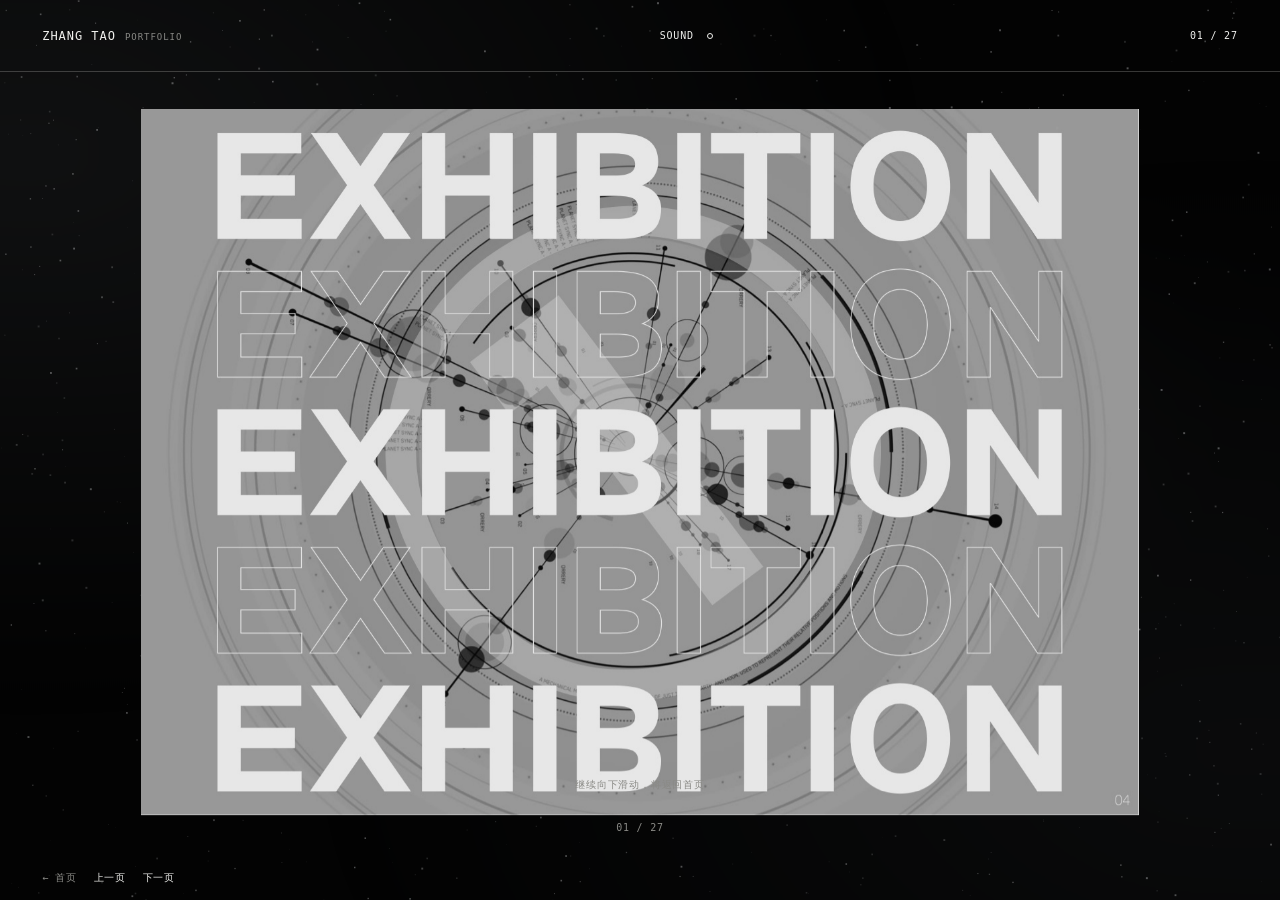
==== project.html @ e8c1b236 "Initial commit" ====
<!doctype html><html lang="zh-CN"><head><meta charset="UTF-8"><meta name="viewport" content="width=device-width,initial-scale=1.0"><title>张涛｜作品阅览</title><link rel="stylesheet" href="style.css"><link rel="stylesheet" href="project.css"></head><body class="project"><canvas id="sand"></canvas><header class="site-head"><a class="wordmark" href="index.html" data-click>ZHANG TAO<small>PORTFOLIO</small></a><button class="sound" data-sound aria-pressed="false">SOUND <i></i></button><span class="page-count" id="counter"></span></header><main id="reader" class="reader"></main><nav class="reader-nav"><a href="index.html" data-click>← 首页</a><button id="previous" data-click>上一页</button><button id="next" data-click>下一页</button></nav><script src="script.js"></script><script src="project.js"></script></body></html>
---- style.css ----
:root{--bg:#030303;--fg:#f0f0ed;--muted:#8a8a86;--hair:rgba(240,240,237,.22);--accent:#fff}*{box-sizing:border-box}html,body{margin:0;background:var(--bg);color:var(--fg);font-family:"Microsoft YaHei","Noto Sans SC",Arial,sans-serif}body{overflow:hidden}body:before{content:"";position:fixed;z-index:0;inset:-25%;pointer-events:none;background:radial-gradient(ellipse at 18% 28%,rgba(73,78,83,.19),transparent 40%),radial-gradient(ellipse at 82% 72%,rgba(48,53,59,.17),transparent 42%),radial-gradient(ellipse at 55% 48%,rgba(255,255,255,.035),transparent 34%);filter:blur(28px);animation:breathe 13s ease-in-out infinite alternate}@keyframes breathe{0%{transform:scale(.92) translate3d(-3%,-2%,0);opacity:.45}50%{opacity:.9}100%{transform:scale(1.12) translate3d(3%,3%,0);opacity:.65}}#sand{position:fixed;inset:0;width:100%;height:100%;z-index:0;pointer-events:none;opacity:.9;mix-blend-mode:screen}.site-head{position:fixed;z-index:5;inset:0 0 auto;height:72px;padding:0 3.3vw;display:flex;align-items:center;justify-content:space-between;border-bottom:1px solid var(--hair);mix-blend-mode:normal}.wordmark{font-family:Consolas,monospace;font-size:12px;letter-spacing:.08em;color:var(--fg);text-decoration:none}.wordmark small{color:var(--muted);font-size:9px;margin-left:9px}.sound{border:0;background:none;color:var(--fg);font:10px Consolas,monospace;letter-spacing:.08em;padding:8px;cursor:pointer}.sound i{display:inline-block;width:6px;height:6px;border:1px solid var(--fg);border-radius:50%;margin-left:6px}.sound[aria-pressed=true] i{background:var(--fg)}.page-count,.micro{font:10px Consolas,monospace;letter-spacing:.08em}.snap-stack{height:100svh;overflow-y:auto;scroll-snap-type:y mandatory;scroll-behavior:smooth;position:relative;z-index:1}.slide{height:100svh;min-height:520px;scroll-snap-align:start;scroll-snap-stop:always;padding:clamp(95px,12vh,140px) 6vw 5vh;position:relative;display:flex;flex-direction:column;justify-content:center}.cover-slide{padding:95px 3vw 4vh}.cover-art{height:calc(100svh - 155px);display:flex;justify-content:center;align-items:center}.cover-art img{display:block;max-width:100%;max-height:100%;object-fit:contain;filter:grayscale(1) contrast(1.08)}.cover-cta{position:absolute;bottom:5vh;left:6vw;right:6vw;display:flex;justify-content:space-between;align-items:center;font:10px Consolas,monospace;letter-spacing:.07em}.text-link{color:var(--fg);text-decoration:none;border-bottom:1px solid var(--fg);padding:0 0 7px}.text-link b{font-size:17px;font-weight:400;margin-left:10px}.catalogue-slide{justify-content:space-between}.catalogue-copy h1{font-size:clamp(43px,7.8vw,125px);line-height:1.03;letter-spacing:-.085em;font-weight:500;margin:3vh 0}.catalogue-copy em,.statement-slide em,.contact-slide em{font-family:Georgia,"Songti SC",serif;font-weight:400}.lede{color:var(--muted);font-size:13px}.chapter-list{border-top:1px solid var(--hair)}.chapter-list a{min-height:13vh;border-bottom:1px solid var(--hair);display:grid;grid-template-columns:8% 28% 1fr auto;align-items:center;gap:10px;color:var(--fg);text-decoration:none;transition:padding .45s ease,background .45s ease}.chapter-list a:hover{padding-left:1.5vw;background:rgba(255,255,255,.035)}.chapter-list span,.chapter-list small,.chapter-list b{font:10px Consolas,monospace;letter-spacing:.07em;color:var(--muted)}.chapter-list strong{font-weight:400;font-size:clamp(20px,2.3vw,34px);letter-spacing:-.05em}.statement-slide h2{font-size:clamp(47px,8vw,128px);letter-spacing:-.09em;line-height:1.02;font-weight:500;margin:5vh 0}.statement-slide h2 a{color:var(--fg);text-decoration:none;font-family:Georgia,"Songti SC",serif;font-weight:400;border-bottom:1px solid var(--fg)}.statement-meta{display:flex;justify-content:space-between;border-top:1px solid var(--hair);padding-top:13px;color:var(--muted);font:10px Consolas,monospace;letter-spacing:.06em}.contact-slide{background:rgba(255,255,255,.025)}.contact-content{margin:auto 0}.contact-content h2{font-weight:500;font-size:clamp(43px,7vw,110px);line-height:1.02;letter-spacing:-.09em;margin:0 0 9vh}.contact-content>a{font:clamp(19px,3vw,43px) Consolas,monospace;color:var(--fg);text-decoration:none;border-bottom:1px solid var(--fg);padding-bottom:8px}.contact-content p{margin-top:5vh;color:var(--muted);font:11px/1.9 Consolas,monospace}.copyright{position:absolute;bottom:5vh;color:var(--muted);font:10px Consolas,monospace}.reveal{opacity:0;transform:scale(.97) translateY(18px);transition:opacity 1s ease,transform 1.1s cubic-bezier(.16,1,.3,1)}.reveal.in{opacity:1;transform:none}@media(max-width:700px){.site-head{height:57px;padding:0 5vw}.wordmark small,.page-count{display:none}.slide{padding-left:6vw;padding-right:6vw}.cover-slide{padding:75px 3vw 4vh}.cover-art{height:calc(100svh - 140px)}.cover-cta{left:6vw;right:6vw}.chapter-list a{grid-template-columns:10% 1fr auto;min-height:15vh}.chapter-list small{display:none}.statement-meta{gap:10px;flex-wrap:wrap}.contact-content h2{margin-bottom:7vh}}
---- project.css ----
.reader{height:100svh;overflow-y:auto;scroll-snap-type:y mandatory;scroll-behavior:smooth;position:relative;z-index:1}.spread{height:100svh;scroll-snap-align:start;scroll-snap-stop:always;padding:72px 2vw 30px;display:flex;flex-direction:column;align-items:center;justify-content:center}.spread img{display:block;width:78vw;max-width:100%;max-height:calc(100svh - 112px);height:auto;object-fit:contain;opacity:0;transform:scale(.985);transition:opacity .38s ease,transform .75s cubic-bezier(.16,1,.3,1);will-change:transform,opacity}.spread.active img{opacity:1;transform:none}.spread small{font:10px Consolas,monospace;color:var(--muted);padding-top:7px;letter-spacing:.08em}.reader-nav{position:fixed;z-index:5;left:3.3vw;bottom:15px;display:flex;gap:17px}.reader-nav a,.reader-nav button{padding:0;border:0;background:none;color:var(--fg);font:10px Consolas,monospace;letter-spacing:.06em;text-decoration:none;cursor:pointer}.reader-nav a{color:var(--muted)}.chapter-end{gap:4vh;text-align:center}.chapter-end h1{font-size:clamp(42px,7vw,104px);line-height:1;letter-spacing:-.09em;font-weight:500;margin:0}.chapter-end p{font:11px/1.8 Consolas,monospace;color:var(--muted);letter-spacing:.06em}.chapter-end button,.chapter-end a{background:none;border:1px solid var(--hair);padding:13px 22px;color:var(--fg);text-decoration:none;font:11px Consolas,monospace;letter-spacing:.05em;cursor:pointer;transition:background .3s,color .3s}.chapter-end button:hover,.chapter-end a:hover{background:var(--fg);color:var(--bg)}.chapter-links{display:flex;gap:10px;flex-wrap:wrap;justify-content:center;max-width:620px}.return-note{position:absolute;bottom:12vh;font:10px Consolas,monospace;color:var(--muted);letter-spacing:.07em}@media(max-width:700px){.spread{padding:62px 3vw 30px}.spread img{width:94vw;max-height:calc(100svh - 100px)}.reader-nav{left:5vw;bottom:14px;gap:12px}.chapter-links{flex-direction:column}.chapter-end button,.chapter-end a{width:100%}}
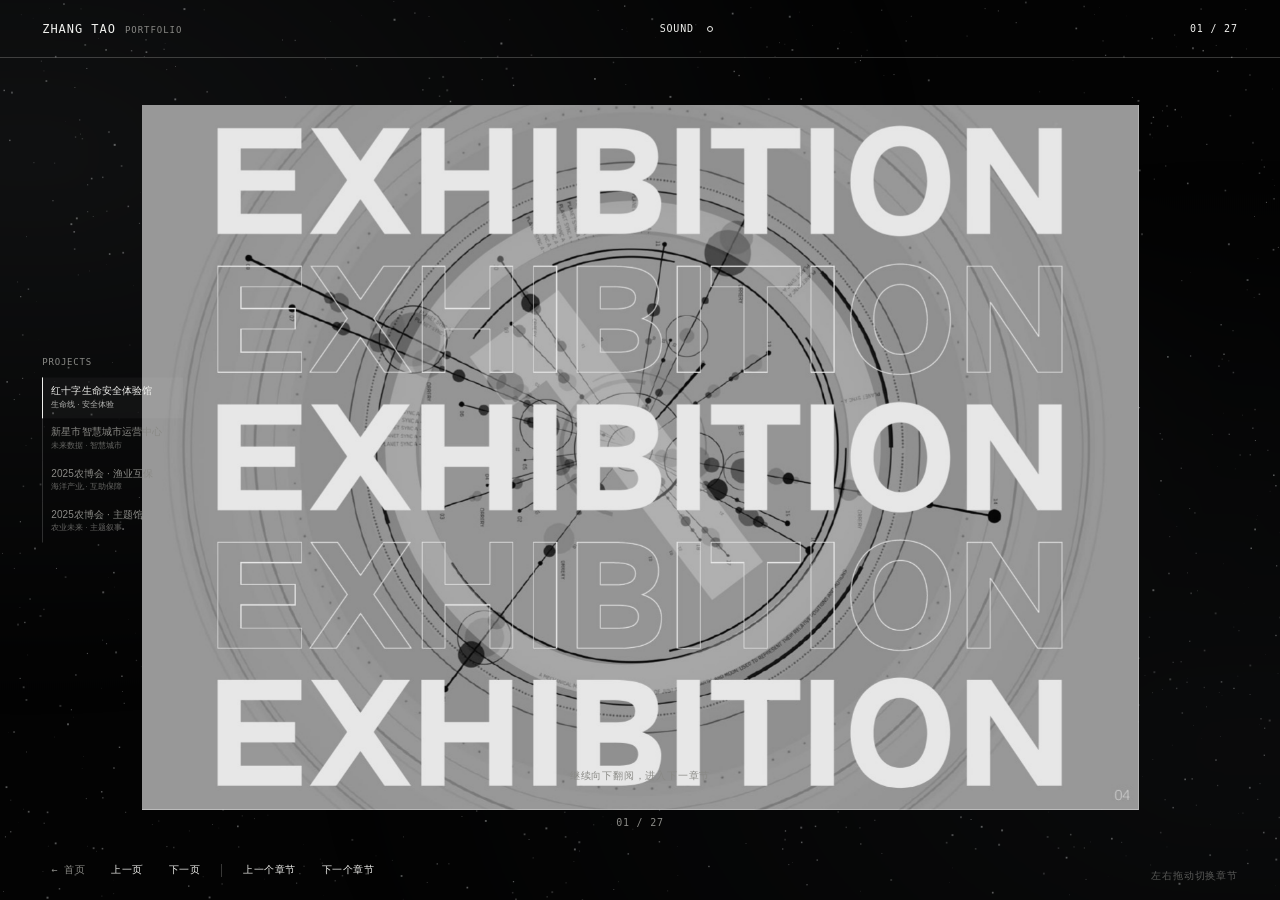
==== commit 8009ef36: "update0.2 update" ====
--- a/project.html
+++ b/project.html
@@ -1 +1,31 @@
-<!doctype html><html lang="zh-CN"><head><meta charset="UTF-8"><meta name="viewport" content="width=device-width,initial-scale=1.0"><title>张涛｜作品阅览</title><link rel="stylesheet" href="style.css"><link rel="stylesheet" href="project.css"></head><body class="project"><canvas id="sand"></canvas><header class="site-head"><a class="wordmark" href="index.html" data-click>ZHANG TAO<small>PORTFOLIO</small></a><button class="sound" data-sound aria-pressed="false">SOUND <i></i></button><span class="page-count" id="counter"></span></header><main id="reader" class="reader"></main><nav class="reader-nav"><a href="index.html" data-click>← 首页</a><button id="previous" data-click>上一页</button><button id="next" data-click>下一页</button></nav><script src="script.js"></script><script src="project.js"></script></body></html>
+<!doctype html>
+<html lang="zh-CN">
+<head>
+  <meta charset="UTF-8">
+  <meta name="viewport" content="width=device-width,initial-scale=1.0">
+  <title>张涛｜作品阅览</title>
+  <link rel="stylesheet" href="style.css">
+  <link rel="stylesheet" href="project.css">
+</head>
+<body class="project">
+  <canvas id="sand" aria-hidden="true"></canvas>
+  <header class="site-head">
+    <a class="wordmark" href="index.html#home" data-click>ZHANG TAO<small>PORTFOLIO</small></a>
+    <button class="sound" data-sound aria-pressed="false">SOUND <i></i></button>
+    <span class="page-count" id="counter"></span>
+  </header>
+  <aside class="project-index" aria-label="项目导航"><p>PROJECTS</p><div id="project-links"></div></aside>
+  <main id="reader" class="reader"></main>
+  <p class="gesture-note" aria-hidden="true">左右拖动切换章节</p>
+  <nav class="reader-nav" aria-label="阅览控制">
+    <a href="index.html#home" data-click>← 首页</a>
+    <button id="previous" data-click>上一页</button>
+    <button id="next" data-click>下一页</button>
+    <span></span>
+    <button id="chapter-previous" data-click>上一个章节</button>
+    <button id="chapter-next" data-click>下一个章节</button>
+  </nav>
+  <script src="script.js"></script>
+  <script src="project.js"></script>
+</body>
+</html>
--- a/style.css
+++ b/style.css
@@ -1 +1 @@
-:root{--bg:#030303;--fg:#f0f0ed;--muted:#8a8a86;--hair:rgba(240,240,237,.22);--accent:#fff}*{box-sizing:border-box}html,body{margin:0;background:var(--bg);color:var(--fg);font-family:"Microsoft YaHei","Noto Sans SC",Arial,sans-serif}body{overflow:hidden}body:before{content:"";position:fixed;z-index:0;inset:-25%;pointer-events:none;background:radial-gradient(ellipse at 18% 28%,rgba(73,78,83,.19),transparent 40%),radial-gradient(ellipse at 82% 72%,rgba(48,53,59,.17),transparent 42%),radial-gradient(ellipse at 55% 48%,rgba(255,255,255,.035),transparent 34%);filter:blur(28px);animation:breathe 13s ease-in-out infinite alternate}@keyframes breathe{0%{transform:scale(.92) translate3d(-3%,-2%,0);opacity:.45}50%{opacity:.9}100%{transform:scale(1.12) translate3d(3%,3%,0);opacity:.65}}#sand{position:fixed;inset:0;width:100%;height:100%;z-index:0;pointer-events:none;opacity:.9;mix-blend-mode:screen}.site-head{position:fixed;z-index:5;inset:0 0 auto;height:72px;padding:0 3.3vw;display:flex;align-items:center;justify-content:space-between;border-bottom:1px solid var(--hair);mix-blend-mode:normal}.wordmark{font-family:Consolas,monospace;font-size:12px;letter-spacing:.08em;color:var(--fg);text-decoration:none}.wordmark small{color:var(--muted);font-size:9px;margin-left:9px}.sound{border:0;background:none;color:var(--fg);font:10px Consolas,monospace;letter-spacing:.08em;padding:8px;cursor:pointer}.sound i{display:inline-block;width:6px;height:6px;border:1px solid var(--fg);border-radius:50%;margin-left:6px}.sound[aria-pressed=true] i{background:var(--fg)}.page-count,.micro{font:10px Consolas,monospace;letter-spacing:.08em}.snap-stack{height:100svh;overflow-y:auto;scroll-snap-type:y mandatory;scroll-behavior:smooth;position:relative;z-index:1}.slide{height:100svh;min-height:520px;scroll-snap-align:start;scroll-snap-stop:always;padding:clamp(95px,12vh,140px) 6vw 5vh;position:relative;display:flex;flex-direction:column;justify-content:center}.cover-slide{padding:95px 3vw 4vh}.cover-art{height:calc(100svh - 155px);display:flex;justify-content:center;align-items:center}.cover-art img{display:block;max-width:100%;max-height:100%;object-fit:contain;filter:grayscale(1) contrast(1.08)}.cover-cta{position:absolute;bottom:5vh;left:6vw;right:6vw;display:flex;justify-content:space-between;align-items:center;font:10px Consolas,monospace;letter-spacing:.07em}.text-link{color:var(--fg);text-decoration:none;border-bottom:1px solid var(--fg);padding:0 0 7px}.text-link b{font-size:17px;font-weight:400;margin-left:10px}.catalogue-slide{justify-content:space-between}.catalogue-copy h1{font-size:clamp(43px,7.8vw,125px);line-height:1.03;letter-spacing:-.085em;font-weight:500;margin:3vh 0}.catalogue-copy em,.statement-slide em,.contact-slide em{font-family:Georgia,"Songti SC",serif;font-weight:400}.lede{color:var(--muted);font-size:13px}.chapter-list{border-top:1px solid var(--hair)}.chapter-list a{min-height:13vh;border-bottom:1px solid var(--hair);display:grid;grid-template-columns:8% 28% 1fr auto;align-items:center;gap:10px;color:var(--fg);text-decoration:none;transition:padding .45s ease,background .45s ease}.chapter-list a:hover{padding-left:1.5vw;background:rgba(255,255,255,.035)}.chapter-list span,.chapter-list small,.chapter-list b{font:10px Consolas,monospace;letter-spacing:.07em;color:var(--muted)}.chapter-list strong{font-weight:400;font-size:clamp(20px,2.3vw,34px);letter-spacing:-.05em}.statement-slide h2{font-size:clamp(47px,8vw,128px);letter-spacing:-.09em;line-height:1.02;font-weight:500;margin:5vh 0}.statement-slide h2 a{color:var(--fg);text-decoration:none;font-family:Georgia,"Songti SC",serif;font-weight:400;border-bottom:1px solid var(--fg)}.statement-meta{display:flex;justify-content:space-between;border-top:1px solid var(--hair);padding-top:13px;color:var(--muted);font:10px Consolas,monospace;letter-spacing:.06em}.contact-slide{background:rgba(255,255,255,.025)}.contact-content{margin:auto 0}.contact-content h2{font-weight:500;font-size:clamp(43px,7vw,110px);line-height:1.02;letter-spacing:-.09em;margin:0 0 9vh}.contact-content>a{font:clamp(19px,3vw,43px) Consolas,monospace;color:var(--fg);text-decoration:none;border-bottom:1px solid var(--fg);padding-bottom:8px}.contact-content p{margin-top:5vh;color:var(--muted);font:11px/1.9 Consolas,monospace}.copyright{position:absolute;bottom:5vh;color:var(--muted);font:10px Consolas,monospace}.reveal{opacity:0;transform:scale(.97) translateY(18px);transition:opacity 1s ease,transform 1.1s cubic-bezier(.16,1,.3,1)}.reveal.in{opacity:1;transform:none}@media(max-width:700px){.site-head{height:57px;padding:0 5vw}.wordmark small,.page-count{display:none}.slide{padding-left:6vw;padding-right:6vw}.cover-slide{padding:75px 3vw 4vh}.cover-art{height:calc(100svh - 140px)}.cover-cta{left:6vw;right:6vw}.chapter-list a{grid-template-columns:10% 1fr auto;min-height:15vh}.chapter-list small{display:none}.statement-meta{gap:10px;flex-wrap:wrap}.contact-content h2{margin-bottom:7vh}}
+:root{--bg:#030303;--fg:#f0f0ed;--muted:#8a8a86;--hair:rgba(240,240,237,.22);--accent:#fff}*{box-sizing:border-box}html,body{margin:0;background:var(--bg);color:var(--fg);font-family:"Microsoft YaHei","Noto Sans SC",Arial,sans-serif}body{overflow:hidden}body:before{content:"";position:fixed;z-index:0;inset:-25%;pointer-events:none;background:radial-gradient(ellipse at 18% 28%,rgba(73,78,83,.19),transparent 40%),radial-gradient(ellipse at 82% 72%,rgba(48,53,59,.17),transparent 42%),radial-gradient(ellipse at 55% 48%,rgba(255,255,255,.035),transparent 34%);filter:blur(28px);animation:breathe 13s ease-in-out infinite alternate}@keyframes breathe{0%{transform:scale(.92) translate3d(-3%,-2%,0);opacity:.45}50%{opacity:.9}100%{transform:scale(1.12) translate3d(3%,3%,0);opacity:.65}}#sand{position:fixed;inset:0;width:100%;height:100%;z-index:0;pointer-events:none;opacity:.9;mix-blend-mode:screen}.site-head{position:fixed;z-index:5;inset:0 0 auto;height:58px;padding:0 3.3vw;display:flex;align-items:center;justify-content:space-between;border-bottom:1px solid var(--hair);mix-blend-mode:normal}.wordmark{font-family:Consolas,monospace;font-size:12px;letter-spacing:.08em;color:var(--fg);text-decoration:none}.wordmark small{color:var(--muted);font-size:9px;margin-left:9px}.sound{border:1px solid transparent;background:rgba(255,255,255,0);color:var(--fg);font:10px Consolas,monospace;letter-spacing:.08em;padding:7px 8px;cursor:pointer;transition:border-color .45s ease,background .45s ease,backdrop-filter .45s ease,box-shadow .45s ease}.sound:hover{border-color:rgba(240,240,237,.24);background:rgba(255,255,255,.07);backdrop-filter:blur(12px);box-shadow:0 0 14px rgba(239,244,248,.13),inset 0 0 10px rgba(255,255,255,.04)}.sound i{display:inline-block;width:6px;height:6px;border:1px solid var(--fg);border-radius:50%;margin-left:6px}.sound[aria-pressed=true] i{background:var(--fg)}.page-count,.micro{font:10px Consolas,monospace;letter-spacing:.08em}.snap-stack{height:100svh;overflow-y:auto;scroll-snap-type:y mandatory;scroll-behavior:smooth;position:relative;z-index:1}.slide{height:100svh;min-height:520px;scroll-snap-align:start;scroll-snap-stop:always;padding:clamp(80px,12vh,140px) 6vw 5vh;position:relative;display:flex;flex-direction:column;justify-content:center}.cover-slide{padding:78px 3vw 4vh}.cover-art{height:calc(100svh - 135px);display:flex;justify-content:center;align-items:center}.cover-art img{display:block;max-width:100%;max-height:100%;object-fit:contain;filter:grayscale(1) contrast(1.08)}.cover-cta{position:absolute;bottom:5vh;left:6vw;right:6vw;display:flex;justify-content:space-between;align-items:center;font:10px Consolas,monospace;letter-spacing:.07em}.text-link{color:var(--fg);text-decoration:none;border-bottom:1px solid var(--fg);padding:0 0 7px}.text-link b{font-size:17px;font-weight:400;margin-left:10px}.catalogue-slide{justify-content:space-between}.catalogue-copy h1{font-size:clamp(43px,7.8vw,125px);line-height:1.03;letter-spacing:-.085em;font-weight:500;margin:3vh 0}.catalogue-copy em,.statement-slide em,.contact-slide em{font-family:Georgia,"Songti SC",serif;font-weight:400}.lede{color:var(--muted);font-size:13px}.chapter-list{border-top:1px solid var(--hair)}.chapter-list a{min-height:13vh;border-bottom:1px solid var(--hair);display:grid;grid-template-columns:8% 28% 1fr auto;align-items:center;gap:10px;color:var(--fg);text-decoration:none;transition:padding .45s ease,background .45s ease}.chapter-list a:hover{padding-left:1.5vw;background:rgba(255,255,255,.035)}.chapter-list span,.chapter-list small,.chapter-list b{font:10px Consolas,monospace;letter-spacing:.07em;color:var(--muted)}.chapter-list strong{font-weight:400;font-size:clamp(20px,2.3vw,34px);letter-spacing:-.05em}.statement-slide h2{font-size:clamp(47px,8vw,128px);letter-spacing:-.09em;line-height:1.02;font-weight:500;margin:5vh 0}.statement-slide h2 a{color:var(--fg);text-decoration:none;font-family:Georgia,"Songti SC",serif;font-weight:400;border-bottom:1px solid var(--fg)}.statement-meta{display:flex;justify-content:space-between;border-top:1px solid var(--hair);padding-top:13px;color:var(--muted);font:10px Consolas,monospace;letter-spacing:.06em}.contact-slide{background:rgba(255,255,255,.025)}.contact-content{margin:auto 0}.contact-content h2{font-weight:500;font-size:clamp(43px,7vw,110px);line-height:1.02;letter-spacing:-.09em;margin:0 0 9vh}.contact-content>a{font:clamp(19px,3vw,43px) Consolas,monospace;color:var(--fg);text-decoration:none;border-bottom:1px solid var(--fg);padding-bottom:8px}.contact-content p{margin-top:5vh;color:var(--muted);font:11px/1.9 Consolas,monospace}.copyright{position:absolute;bottom:5vh;color:var(--muted);font:10px Consolas,monospace}.reveal{opacity:0;transform:scale(.97) translateY(18px);transition:opacity 1s ease,transform 1.1s cubic-bezier(.16,1,.3,1)}.reveal.in{opacity:1;transform:none}@media(max-width:700px){.site-head{height:50px;padding:0 5vw}.wordmark small,.page-count{display:none}.slide{padding-left:6vw;padding-right:6vw}.cover-slide{padding:65px 3vw 4vh}.cover-art{height:calc(100svh - 125px)}.cover-cta{left:6vw;right:6vw}.chapter-list a{grid-template-columns:10% 1fr auto;min-height:15vh}.chapter-list small{display:none}.statement-meta{gap:10px;flex-wrap:wrap}.contact-content h2{margin-bottom:7vh}}
--- a/project.css
+++ b/project.css
@@ -1 +1 @@
-.reader{height:100svh;overflow-y:auto;scroll-snap-type:y mandatory;scroll-behavior:smooth;position:relative;z-index:1}.spread{height:100svh;scroll-snap-align:start;scroll-snap-stop:always;padding:72px 2vw 30px;display:flex;flex-direction:column;align-items:center;justify-content:center}.spread img{display:block;width:78vw;max-width:100%;max-height:calc(100svh - 112px);height:auto;object-fit:contain;opacity:0;transform:scale(.985);transition:opacity .38s ease,transform .75s cubic-bezier(.16,1,.3,1);will-change:transform,opacity}.spread.active img{opacity:1;transform:none}.spread small{font:10px Consolas,monospace;color:var(--muted);padding-top:7px;letter-spacing:.08em}.reader-nav{position:fixed;z-index:5;left:3.3vw;bottom:15px;display:flex;gap:17px}.reader-nav a,.reader-nav button{padding:0;border:0;background:none;color:var(--fg);font:10px Consolas,monospace;letter-spacing:.06em;text-decoration:none;cursor:pointer}.reader-nav a{color:var(--muted)}.chapter-end{gap:4vh;text-align:center}.chapter-end h1{font-size:clamp(42px,7vw,104px);line-height:1;letter-spacing:-.09em;font-weight:500;margin:0}.chapter-end p{font:11px/1.8 Consolas,monospace;color:var(--muted);letter-spacing:.06em}.chapter-end button,.chapter-end a{background:none;border:1px solid var(--hair);padding:13px 22px;color:var(--fg);text-decoration:none;font:11px Consolas,monospace;letter-spacing:.05em;cursor:pointer;transition:background .3s,color .3s}.chapter-end button:hover,.chapter-end a:hover{background:var(--fg);color:var(--bg)}.chapter-links{display:flex;gap:10px;flex-wrap:wrap;justify-content:center;max-width:620px}.return-note{position:absolute;bottom:12vh;font:10px Consolas,monospace;color:var(--muted);letter-spacing:.07em}@media(max-width:700px){.spread{padding:62px 3vw 30px}.spread img{width:94vw;max-height:calc(100svh - 100px)}.reader-nav{left:5vw;bottom:14px;gap:12px}.chapter-links{flex-direction:column}.chapter-end button,.chapter-end a{width:100%}}
+.reader{height:100svh;overflow-y:auto;scroll-snap-type:y mandatory;scroll-behavior:smooth;position:relative;z-index:1}.spread{height:100svh;scroll-snap-align:start;scroll-snap-stop:always;padding:60px 2vw 28px;display:flex;flex-direction:column;align-items:center;justify-content:center}.spread img{display:block;width:78vw;max-width:100%;max-height:calc(100svh - 94px);height:auto;object-fit:contain;clip-path:inset(1px);border:0;outline:0;box-shadow:none;opacity:0;transform:scale(.985);transition:opacity .38s ease,transform .75s cubic-bezier(.16,1,.3,1);will-change:transform,opacity}.spread.active img{opacity:1;transform:none}.spread small{font:10px Consolas,monospace;color:var(--muted);padding-top:7px;letter-spacing:.08em}.project-index{position:fixed;z-index:5;left:3.3vw;top:50%;transform:translateY(-50%);width:min(11vw,194px);font:10px Consolas,monospace;letter-spacing:.08em}.project-index>p{margin:0 0 10px;color:var(--muted);font-size:9px}.project-index button{display:block;width:100%;padding:7px 8px 8px;border:0;border-left:1px solid rgba(240,240,237,.18);background:transparent;color:var(--muted);text-align:left;cursor:pointer;transition:border-color .45s ease,color .45s ease,background .45s ease,backdrop-filter .45s ease,box-shadow .45s ease}.project-index button strong{display:block;font:10px/1.35 "Microsoft YaHei",sans-serif;font-weight:400;letter-spacing:.01em}.project-index button small{display:block;padding:2px 0 0;font-size:8px;line-height:1.35;opacity:.72}.project-index button.active{border-left-color:var(--fg);color:var(--fg);background:rgba(255,255,255,.04)}.project-index button:hover{color:var(--fg);background:rgba(255,255,255,.07);backdrop-filter:blur(10px);box-shadow:0 0 13px rgba(240,244,248,.12),inset 0 0 10px rgba(255,255,255,.04)}.reader-nav{position:fixed;z-index:6;left:3.3vw;bottom:15px;display:flex;gap:8px;align-items:center}.reader-nav span{height:13px;width:1px;background:var(--hair);margin:0 4px}.reader-nav a,.reader-nav button{padding:7px 8px;border:1px solid transparent;background:rgba(255,255,255,0);color:var(--fg);font:10px Consolas,monospace;letter-spacing:.05em;text-decoration:none;cursor:pointer;transition:border-color .45s ease,background .45s ease,backdrop-filter .45s ease,box-shadow .45s ease,color .45s ease}.reader-nav a{color:var(--muted)}.reader-nav a:hover,.reader-nav button:hover{border-color:rgba(240,240,237,.26);background:rgba(255,255,255,.075);backdrop-filter:blur(12px);box-shadow:0 0 15px rgba(239,244,248,.14),inset 0 0 12px rgba(255,255,255,.045);color:var(--fg)}.gesture-note{position:fixed;z-index:5;right:3.3vw;bottom:17px;margin:0;color:rgba(175,175,171,.48);font:10px Consolas,monospace;letter-spacing:.08em;pointer-events:none}.chapter-end{gap:4vh;text-align:center}.chapter-end h1{margin:0;font-size:clamp(42px,7vw,104px);font-weight:500;line-height:1;letter-spacing:-.09em}.chapter-end p{margin:0;color:var(--muted);font:11px Consolas,monospace;letter-spacing:.08em}.chapter-links{display:flex;gap:10px;justify-content:center;flex-wrap:wrap}.chapter-links a{min-width:170px;padding:13px 20px;border:1px solid var(--hair);color:var(--fg);text-decoration:none;font:11px Consolas,monospace;letter-spacing:.05em;transition:border-color .45s ease,background .45s ease,backdrop-filter .45s ease,box-shadow .45s ease}.chapter-links a small{display:block;padding-top:5px;font-size:8px}.chapter-links a:hover{border-color:rgba(240,240,237,.32);background:rgba(255,255,255,.075);backdrop-filter:blur(12px);box-shadow:0 0 15px rgba(239,244,248,.14),inset 0 0 12px rgba(255,255,255,.045)}.continue-note{position:absolute;bottom:13vh;color:var(--muted)!important}@media(max-width:980px){.project-index{display:none}.spread img{width:88vw}}@media(max-width:700px){.spread{padding:51px 3vw 30px}.spread img{width:94vw;max-height:calc(100svh - 90px)}.reader-nav{left:4vw;bottom:11px;gap:2px}.reader-nav a,.reader-nav button{font-size:9px;padding:6px 5px}.reader-nav #previous,.reader-nav #next,.reader-nav span{display:none}.gesture-note{right:4vw;bottom:12px;font-size:8px}.chapter-links{flex-direction:column;width:min(80vw,330px)}.chapter-links a{min-width:0}.continue-note{bottom:11vh}}
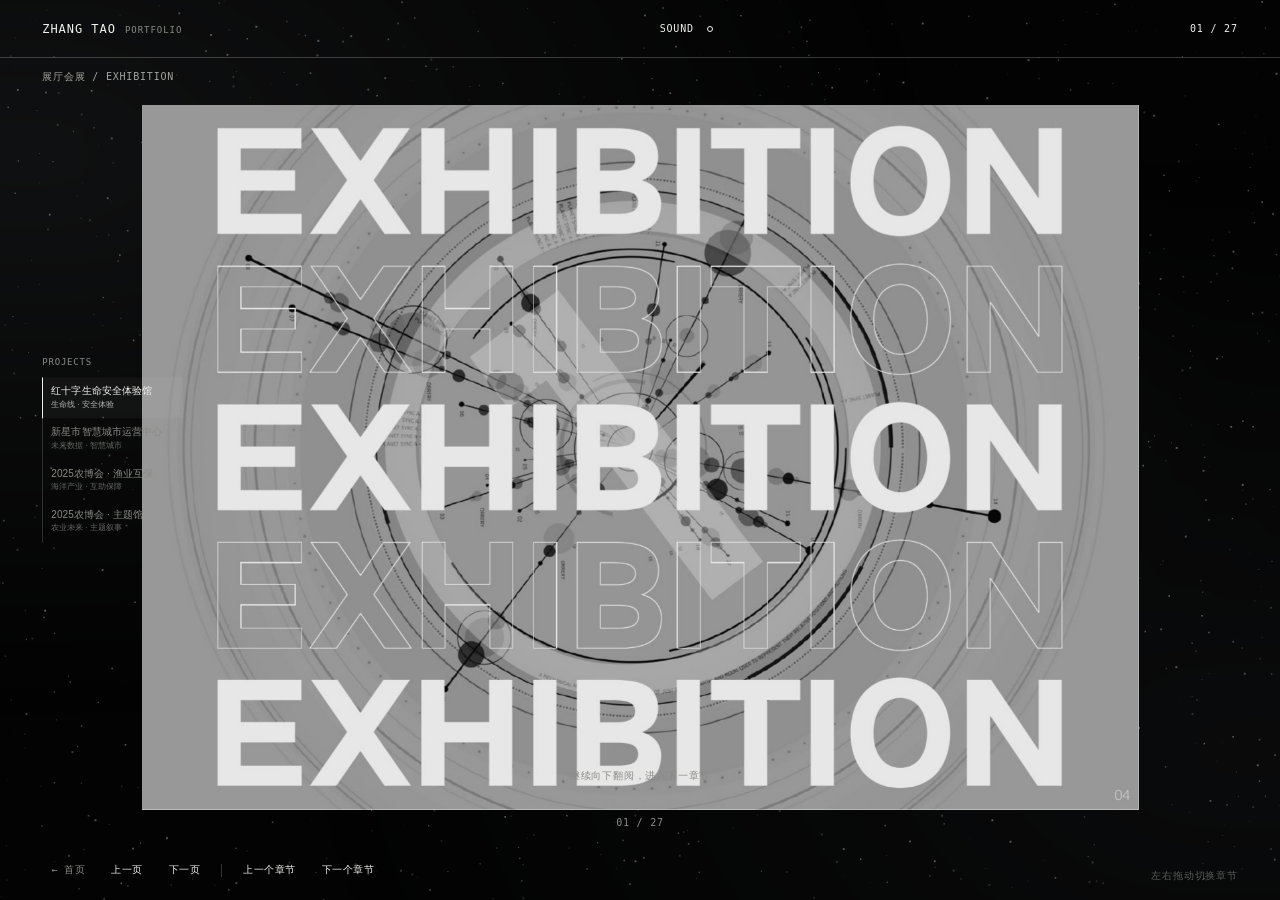
==== commit 3b557b8b: "update0.3 update" ====
--- a/project.html
+++ b/project.html
@@ -6,6 +6,7 @@
   <title>张涛｜作品阅览</title>
   <link rel="stylesheet" href="style.css">
   <link rel="stylesheet" href="project.css">
+  <link rel="stylesheet" href="mobile.css">
 </head>
 <body class="project">
   <canvas id="sand" aria-hidden="true"></canvas>
@@ -14,6 +15,7 @@
     <button class="sound" data-sound aria-pressed="false">SOUND <i></i></button>
     <span class="page-count" id="counter"></span>
   </header>
+  <p class="chapter-label" id="chapter-label"></p>
   <aside class="project-index" aria-label="项目导航"><p>PROJECTS</p><div id="project-links"></div></aside>
   <main id="reader" class="reader"></main>
   <p class="gesture-note" aria-hidden="true">左右拖动切换章节</p>
--- a/mobile.css
+++ b/mobile.css
@@ -0,0 +1 @@
+.reader{scrollbar-width:none;touch-action:pan-y}.reader::-webkit-scrollbar{display:none;width:0;height:0}.chapter-label{position:fixed;z-index:6;left:3.3vw;top:70px;margin:0;color:rgba(220,220,215,.72);font:10px Consolas,monospace;letter-spacing:.08em;pointer-events:none}@media (max-width:980px) and (orientation:landscape){.project-index{display:block;left:1.5vw;width:min(16vw,132px)}.project-index>p{font-size:8px;margin-bottom:5px}.project-index button{padding:3px 5px 4px}.project-index button strong{font-size:8px;line-height:1.24}.project-index button small{font-size:7px;line-height:1.2}.spread img{width:78vw}.reader-nav{left:1.5vw}.chapter-label{left:1.5vw;top:64px;font-size:8px}.gesture-note{right:1.5vw;bottom:10px;font-size:8px}}@media (max-width:980px) and (orientation:portrait){.project-index{display:none}.chapter-label{left:4vw;top:61px;font-size:9px}}@media (max-width:700px) and (orientation:landscape){.project-index{display:block}.reader-nav{left:1.5vw}.reader-nav #previous,.reader-nav #next,.reader-nav span{display:none}}
